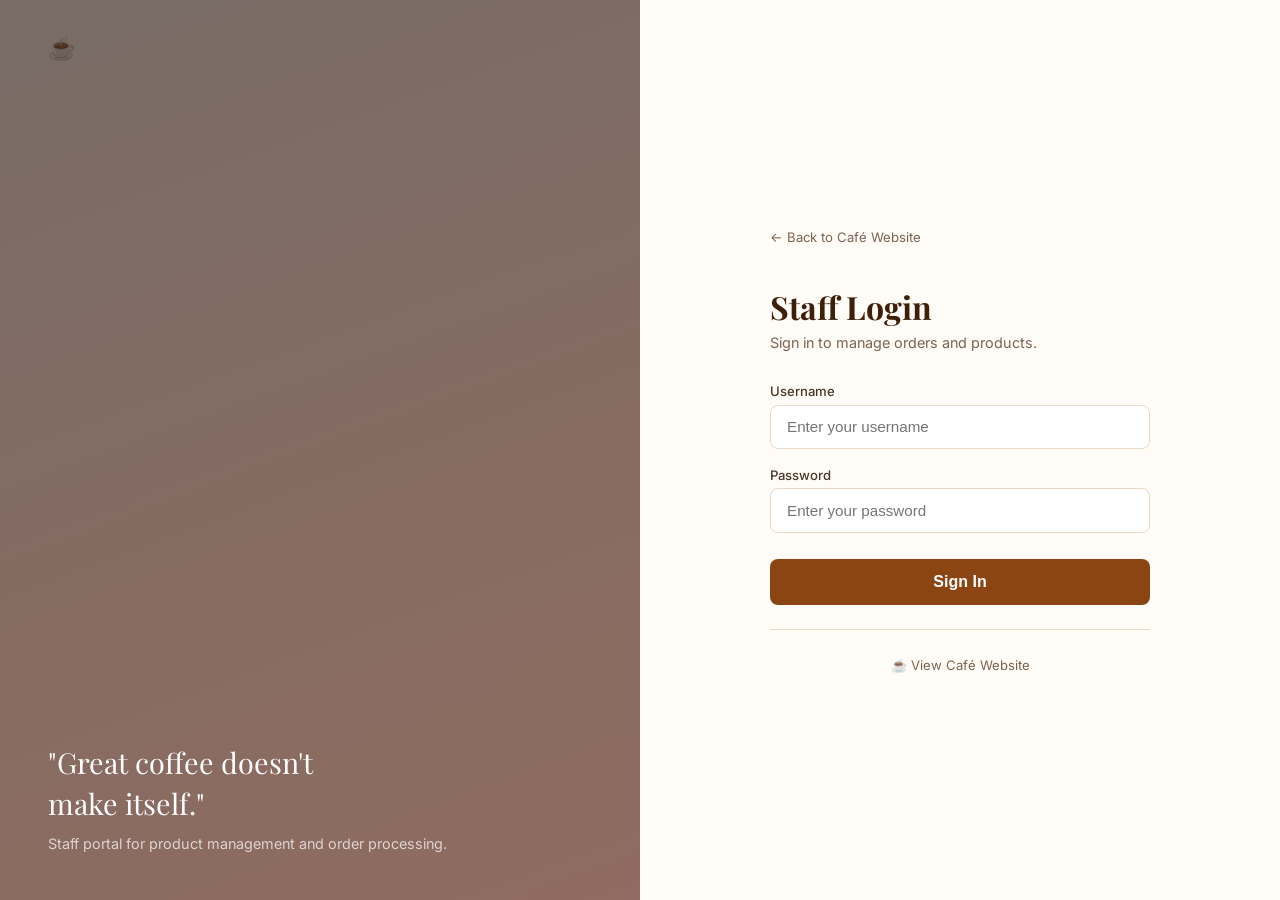
==== login.html @ 50ed6e11 "initialize git repo" ====
<!DOCTYPE html>
<html lang="en">
<head>
    <meta charset="UTF-8">
    <meta name="viewport" content="width=device-width, initial-scale=1.0">
    <title>Staff Login — Cozy Corner Café</title>
    <link rel="preconnect" href="https://fonts.googleapis.com">
    <link href="https://fonts.googleapis.com/css2?family=Playfair+Display:ital,wght@0,600;1,400&family=Inter:wght@300;400;500;600&display=swap" rel="stylesheet">
    <style>
        *, *::before, *::after { box-sizing: border-box; margin: 0; padding: 0; }
        body {
            font-family: 'Inter', sans-serif;
            min-height: 100vh;
            display: grid;
            grid-template-columns: 1fr 1fr;
        }
        /* Left panel — image */
        .login-visual {
            background: url('https://images.unsplash.com/photo-1442512595331-e89e73853f31?w=1200&q=80') center/cover no-repeat;
            position: relative;
            overflow: hidden;
        }
        .login-visual::after {
            content: '';
            position: absolute; inset: 0;
            background: linear-gradient(160deg, rgba(30,10,0,0.6), rgba(107,58,42,0.75));
        }
        .visual-content {
            position: relative; z-index: 1;
            height: 100%;
            display: flex; flex-direction: column;
            justify-content: flex-end;
            padding: 3rem;
            color: #fff;
        }
        .visual-logo {
            position: absolute; top: 2rem; left: 3rem;
            font-family: 'Playfair Display', serif;
            font-size: 1.4rem;
            color: #fff;
            display: flex; align-items: center; gap: 0.5rem;
        }
        .visual-logo em { font-style: italic; opacity: 0.8; }
        .visual-quote {
            font-family: 'Playfair Display', serif;
            font-size: 1.8rem;
            line-height: 1.4;
            margin-bottom: 0.75rem;
        }
        .visual-sub { font-size: 0.9rem; opacity: 0.7; }
        /* Right panel — form */
        .login-form-panel {
            display: flex; flex-direction: column;
            justify-content: center; align-items: center;
            padding: 3rem 4rem;
            background: #FFFBF7;
        }
        .form-container { width: 100%; max-width: 380px; }
        .back-link {
            display: inline-flex; align-items: center; gap: 0.4rem;
            color: #7D6350; font-size: 0.82rem;
            text-decoration: none; margin-bottom: 2.5rem;
            transition: color 0.2s;
        }
        .back-link:hover { color: #3E1F0A; }
        .form-title {
            font-family: 'Playfair Display', serif;
            font-size: 2rem; color: #3E1F0A;
            margin-bottom: 0.4rem;
        }
        .form-sub { color: #7D6350; font-size: 0.9rem; margin-bottom: 2rem; }
        .field { margin-bottom: 1.1rem; }
        .field label {
            display: block; font-size: 0.82rem; font-weight: 500;
            color: #4A3728; margin-bottom: 0.35rem;
        }
        .field input {
            width: 100%; padding: 0.8rem 1rem;
            border: 1.5px solid #E8D9C4;
            border-radius: 8px; font-size: 0.95rem;
            background: #fff; color: #1A0F0A;
            outline: none; transition: border-color 0.2s;
        }
        .field input:focus { border-color: #8B4513; }
        .submit-btn {
            width: 100%; padding: 0.9rem;
            background: #8B4513; color: #fff;
            border: none; border-radius: 8px;
            font-size: 1rem; font-weight: 600;
            cursor: pointer; margin-top: 0.5rem;
            transition: background 0.2s, transform 0.2s;
        }
        .submit-btn:hover { background: #3E1F0A; transform: translateY(-1px); }
        .error-box {
            background: #fee2e2; color: #991b1b;
            border-radius: 8px; padding: 0.8rem 1rem;
            font-size: 0.88rem; margin-bottom: 1.2rem;
            display: none;
        }
        .error-box.show { display: block; }
        .form-footer { margin-top: 2rem; text-align: center; }
        .form-footer a { color: #8B4513; font-size: 0.85rem; text-decoration: none; }
        .form-footer a:hover { text-decoration: underline; }
        .divider { border: none; border-top: 1px solid #E8D9C4; margin: 1.5rem 0; }
        .cafe-link-row { text-align: center; }
        .cafe-link-row a {
            color: #7D6350; font-size: 0.82rem;
            text-decoration: none; transition: color 0.2s;
        }
        .cafe-link-row a:hover { color: #3E1F0A; }
        @media (max-width: 768px) {
            body { grid-template-columns: 1fr; }
            .login-visual { display: none; }
            .login-form-panel { padding: 3rem 1.5rem; }
        }
    </style>
</head>
<body>
    <div class="login-visual">
        <a href="cafe/index.html" class="visual-logo">☕ Cozy Corner<em>Café</em></a>
        <div class="visual-content">
            <p class="visual-quote">"Great coffee doesn't<br>make itself."</p>
            <p class="visual-sub">Staff portal for product management and order processing.</p>
        </div>
    </div>
    <div class="login-form-panel">
        <div class="form-container">
            <a href="cafe/index.html" class="back-link">← Back to Café Website</a>
            <h1 class="form-title">Staff Login</h1>
            <p class="form-sub">Sign in to manage orders and products.</p>

            <div class="error-box" id="errorBox"></div>

            <form method="POST" action="login.php" id="loginForm">
                <div class="field">
                    <label for="username">Username</label>
                    <input type="text" id="username" name="username" placeholder="Enter your username" required autocomplete="username">
                </div>
                <div class="field">
                    <label for="password">Password</label>
                    <input type="password" id="password" name="password" placeholder="Enter your password" required autocomplete="current-password">
                </div>
                <button type="submit" class="submit-btn">Sign In</button>
            </form>
            <hr class="divider">
            <div class="cafe-link-row">
                <a href="cafe/index.html">☕ View Café Website</a>
            </div>
        </div>
    </div>

    <script>
        const params = new URLSearchParams(window.location.search);
        const err = params.get('error');
        if (err) {
            const box = document.getElementById('errorBox');
            box.textContent = decodeURIComponent(err);
            box.classList.add('show');
        }
    </script>
</body>
</html>
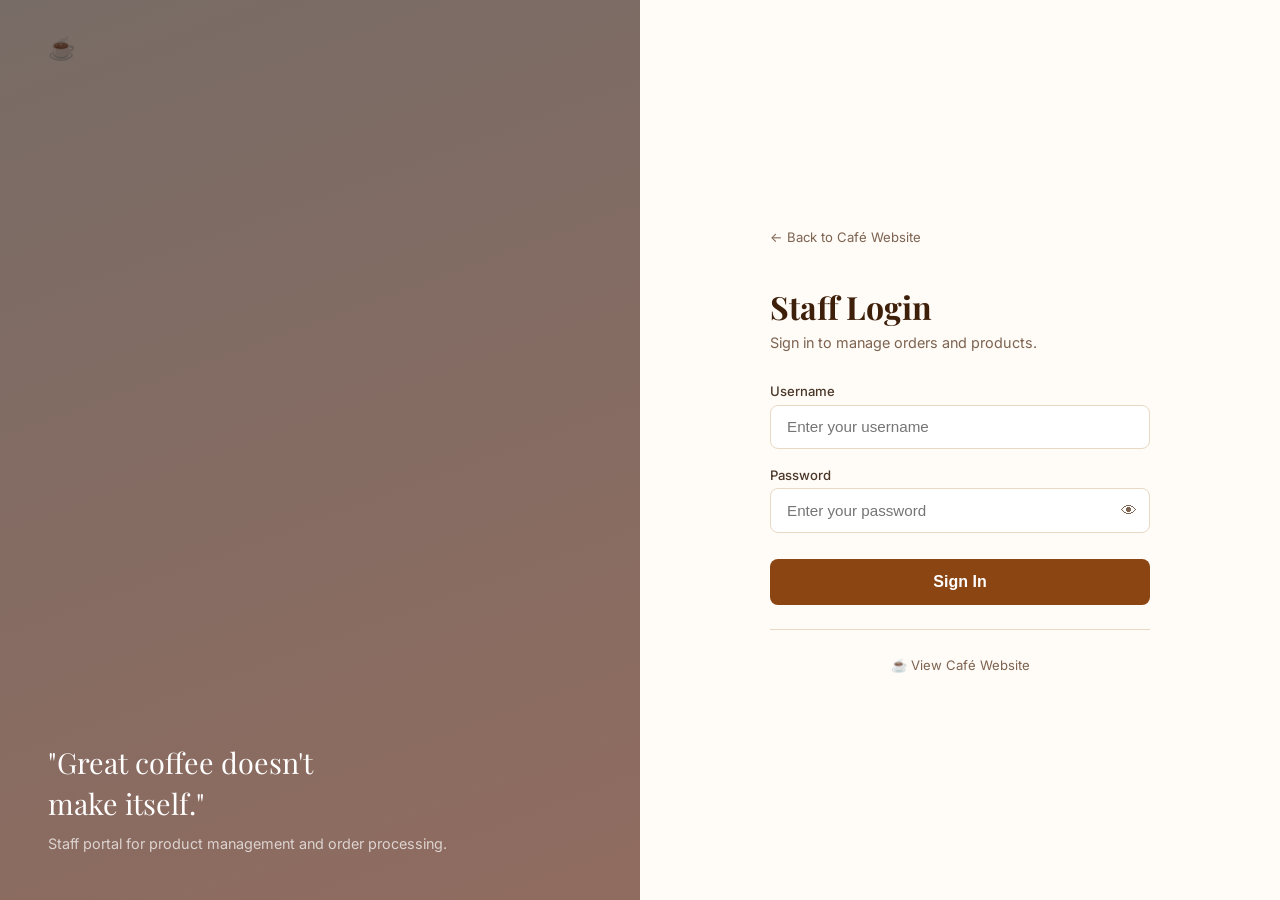
==== commit 4fa98227: "feat: add password visibility toggle to login and change password forms" ====
--- a/login.html
+++ b/login.html
@@ -138,7 +138,10 @@
                 </div>
                 <div class="field">
                     <label for="password">Password</label>
-                    <input type="password" id="password" name="password" placeholder="Enter your password" required autocomplete="current-password">
+                    <div style="position:relative;">
+                        <input type="password" id="password" name="password" placeholder="Enter your password" required autocomplete="current-password" style="padding-right:2.8rem;">
+                        <button type="button" id="pwToggle" onclick="(function(){var i=document.getElementById('password'),b=document.getElementById('pwToggle');i.type=i.type==='password'?'text':'password';b.textContent=i.type==='password'?'👁':'🙈';})()" style="position:absolute;right:0.8rem;top:50%;transform:translateY(-50%);background:none;border:none;cursor:pointer;font-size:1rem;line-height:1;padding:0;color:#7D6350;">👁</button>
+                    </div>
                 </div>
                 <button type="submit" class="submit-btn">Sign In</button>
             </form>
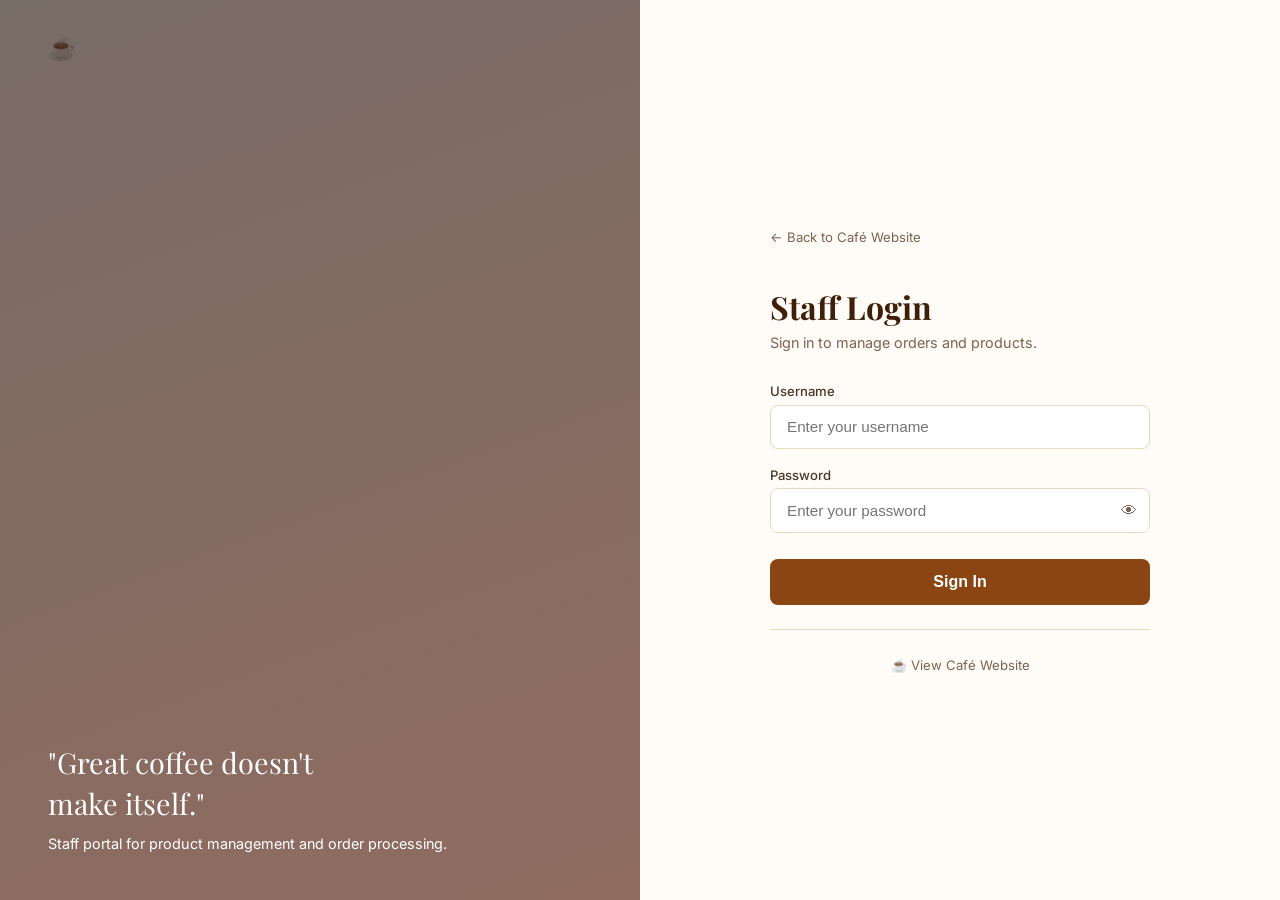
==== commit 923438e5: "feat: implement UI enhancements including entrance animations, loading states, and a two-column staf" ====
--- a/login.html
+++ b/login.html
@@ -113,6 +113,31 @@
             .login-visual { display: none; }
             .login-form-panel { padding: 3rem 1.5rem; }
         }
+        /* Entrance animations */
+        @keyframes panelFadeUp {
+            from { opacity: 0; transform: translateY(20px); }
+            to   { opacity: 1; transform: translateY(0); }
+        }
+        .form-container { animation: panelFadeUp 0.6s ease both; }
+        .back-link  { animation: panelFadeUp 0.5s ease both; animation-delay: 0.1s; }
+        .form-title { animation: panelFadeUp 0.5s ease both; animation-delay: 0.2s; }
+        .form-sub   { animation: panelFadeUp 0.5s ease both; animation-delay: 0.3s; }
+        .field:nth-child(1) { animation: panelFadeUp 0.5s ease both; animation-delay: 0.35s; }
+        .field:nth-child(2) { animation: panelFadeUp 0.5s ease both; animation-delay: 0.45s; }
+        .submit-btn { animation: panelFadeUp 0.5s ease both; animation-delay: 0.55s; }
+        /* Glow focus */
+        .field input:focus {
+            border-color: #8B4513;
+            box-shadow: 0 0 0 3px rgba(139,69,19,0.12);
+        }
+        /* Button loading */
+        .submit-btn:disabled { opacity: 0.7; cursor: not-allowed; transform: none; }
+        /* Animated logo icon */
+        .visual-logo { animation: panelFadeUp 0.8s ease both; animation-delay: 0.1s; }
+        .visual-quote { animation: panelFadeUp 0.8s ease both; animation-delay: 0.3s; }
+        .visual-sub   { animation: panelFadeUp 0.8s ease both; animation-delay: 0.5s; }
+        /* Error box transition */
+        .error-box { transition: all 0.3s ease; }
     </style>
 </head>
 <body>
@@ -153,13 +178,18 @@
     </div>
 
     <script>
-        const params = new URLSearchParams(window.location.search);
-        const err = params.get('error');
-        if (err) {
-            const box = document.getElementById('errorBox');
-            box.textContent = decodeURIComponent(err);
-            box.classList.add('show');
-        }
+    const params = new URLSearchParams(window.location.search);
+    const err = params.get('error');
+    if (err) {
+        const box = document.getElementById('errorBox');
+        box.textContent = decodeURIComponent(err);
+        box.classList.add('show');
+    }
+    // Submit loading state
+    document.getElementById('loginForm')?.addEventListener('submit', function() {
+        const btn = this.querySelector('.submit-btn');
+        if (btn) { btn.disabled = true; btn.textContent = 'Signing in…'; }
+    });
     </script>
 </body>
 </html>
